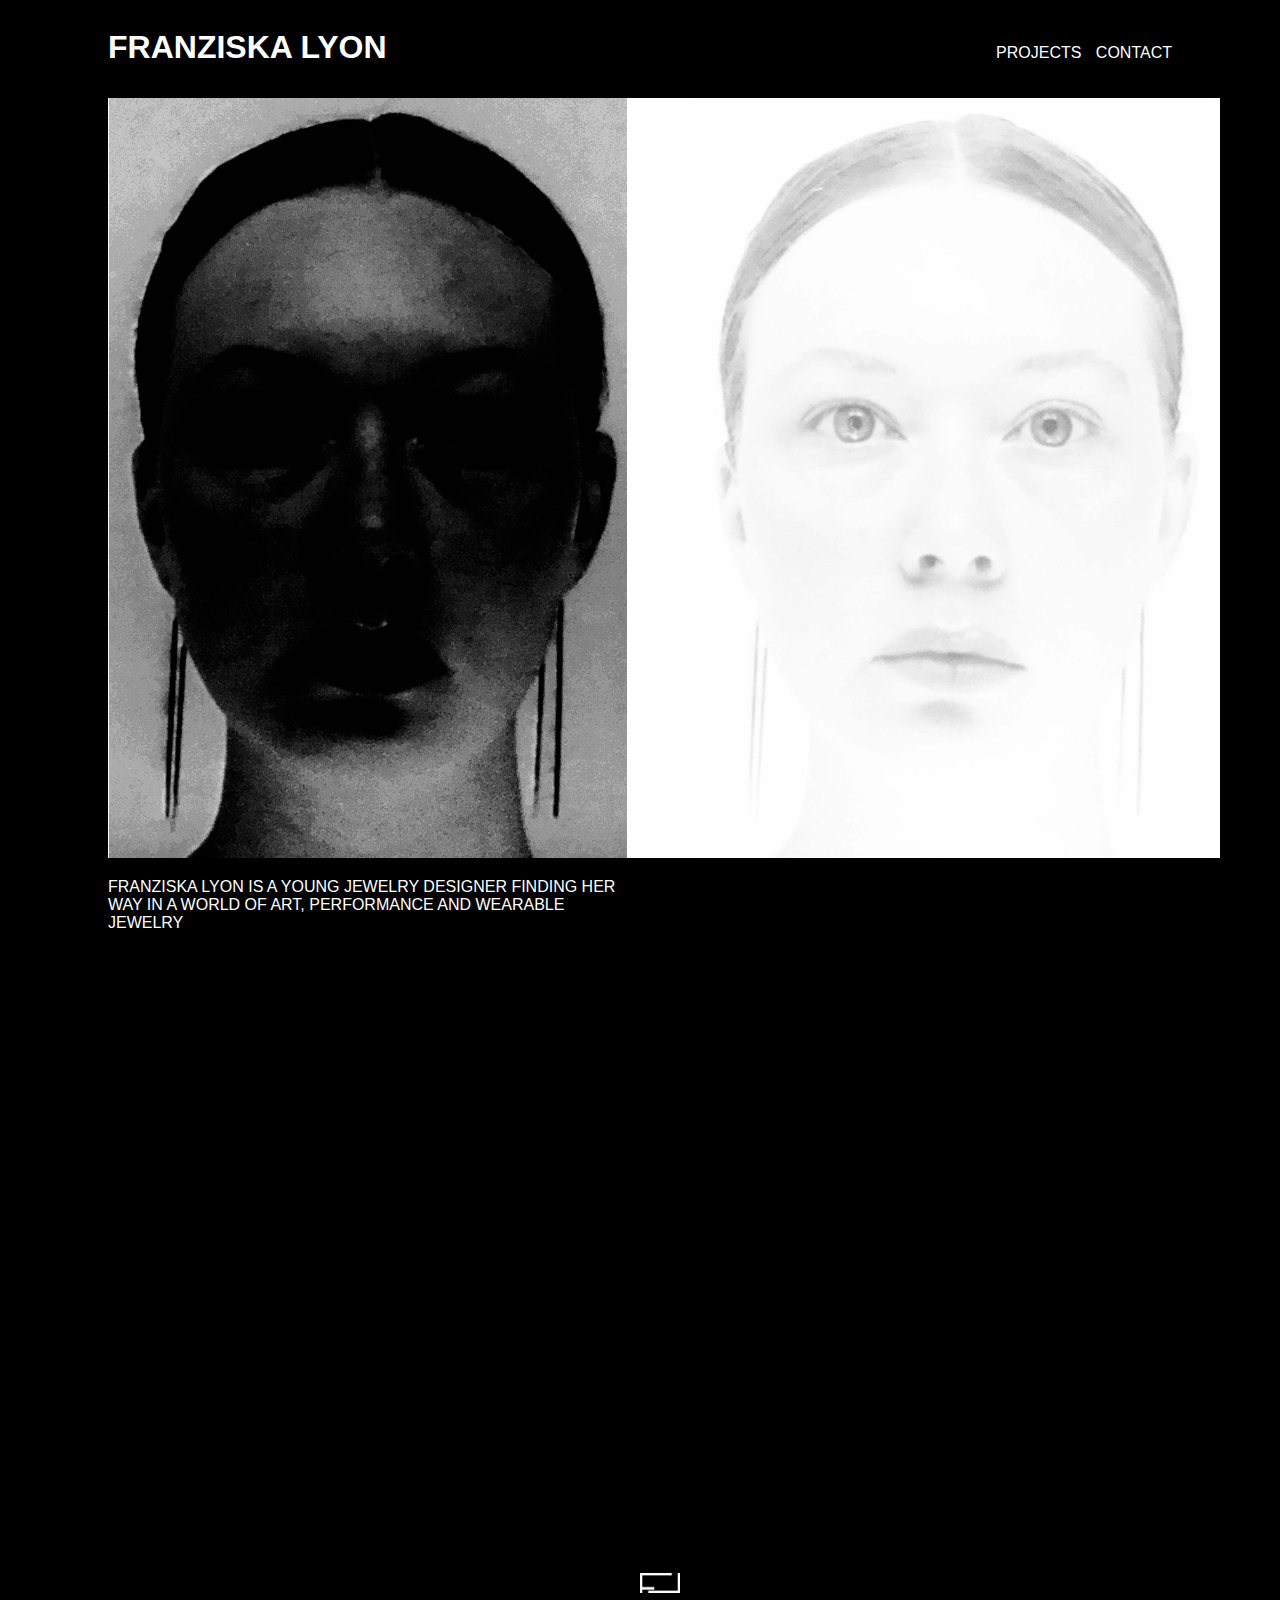
==== index2.html @ f6baf74c "Add files via upload" ====
<!DOCTYPE html>
<html lang="en">
<head>
    <meta charset="UTF-8">
    <meta http-equiv="X-UA-Compatible" content="IE=edge">
    <meta name="viewport" content="width=device-width, initial-scale=1.0">
    <title>Franziska Lyon</title>
    <meta name="description" content="FRANZISKA LYON IS A YOUNG JEWELRY DESIGNER FINDING HER WAY IN A WORLD OF ART, PERFORMANCE AND WEARABLE JEWELRY">
  

  <style>


    body {
        font-family: Arial, Helvetica, sans-serif;
        background-color: black;
        padding-left: 100px;
        padding-right: 100px;
    }
    
     .aboutPortrait {
        width: 100%;
     }
    
     .headline {
         color: rgb(255, 255, 255);
         
     }
    
    
     .navigation {
         display:  flex ;
         justify-content: space-between ;
         align-items: baseline;
         height: 90px;
         width: 100%;
     }
    
     .logoContainer {
    
        padding-top: 25px;
        width: 100%;
       
    
     }
    
     .logo {
    
        width: 40px;
        height: 20px;
        align-items: baseline; 
        padding-left: 50%;
        padding-top: 600px;
     }
    
    
     .about {
         display: flex;
         justify-content: space-between;
         
         width: 100%;
     }
    
    
     .aboutTEXT {
        color: rgb(255, 255, 255);
        width: 50%;
     }
    
    
    a {
        color: rgb(255, 255, 255);
        text-decoration: none;
        margin-left: 10px;
    }
    
    a:hover {
        text-decoration: line-through;
    }

  </style>
</head>

<body>


    <div  class="navigation">

       <h1 class="headline" >
        FRANZISKA LYON
       </h1>


       <div> 
           <a  href="https://www.instagram.com/franziskalyon/">PROJECTS</a>
           <a  href="mailto:franziska.lyon@gmx.de">CONTACT</a>

        </div>

        
        
    </div>
    

    <img class="aboutPortait" src="about.jpg">

   
   
    <div  class="about">

        
        <p class="aboutTEXT">FRANZISKA LYON IS A YOUNG JEWELRY DESIGNER FINDING HER WAY IN A WORLD OF ART, PERFORMANCE AND WEARABLE JEWELRY</p>
    

       
    </div>

    <div class="logoContainer">

        <img class="logo"  src="LogoWHITE.png">
    </div>
    

  
   
    
</body>
</html>
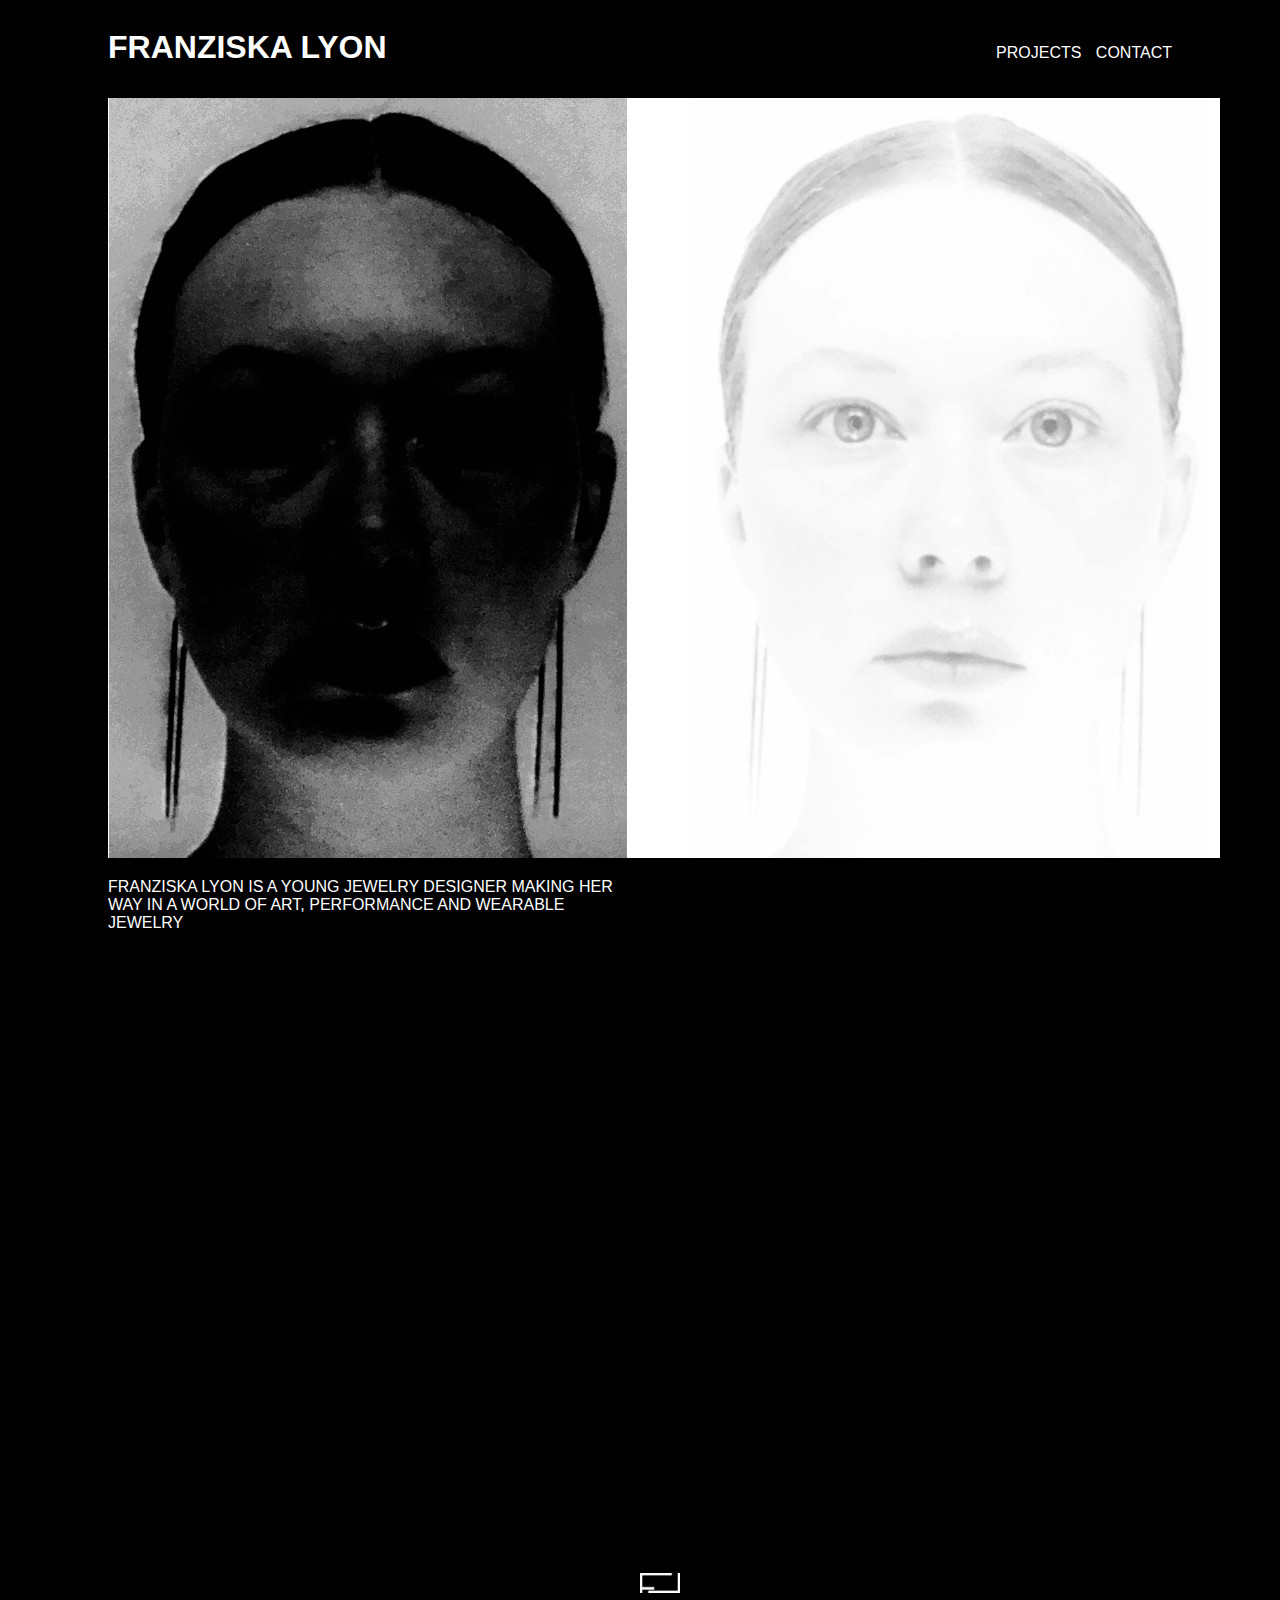
==== commit d6ba02e7: "Änderung text" ====
--- a/index2.html
+++ b/index2.html
@@ -109,7 +109,7 @@
     <div  class="about">
 
         
-        <p class="aboutTEXT">FRANZISKA LYON IS A YOUNG JEWELRY DESIGNER FINDING HER WAY IN A WORLD OF ART, PERFORMANCE AND WEARABLE JEWELRY</p>
+        <p class="aboutTEXT">FRANZISKA LYON IS A YOUNG JEWELRY DESIGNER MAKING HER WAY IN A WORLD OF ART, PERFORMANCE AND WEARABLE JEWELRY</p>
     
 
        
@@ -125,4 +125,4 @@
    
     
 </body>
-</html>+</html>
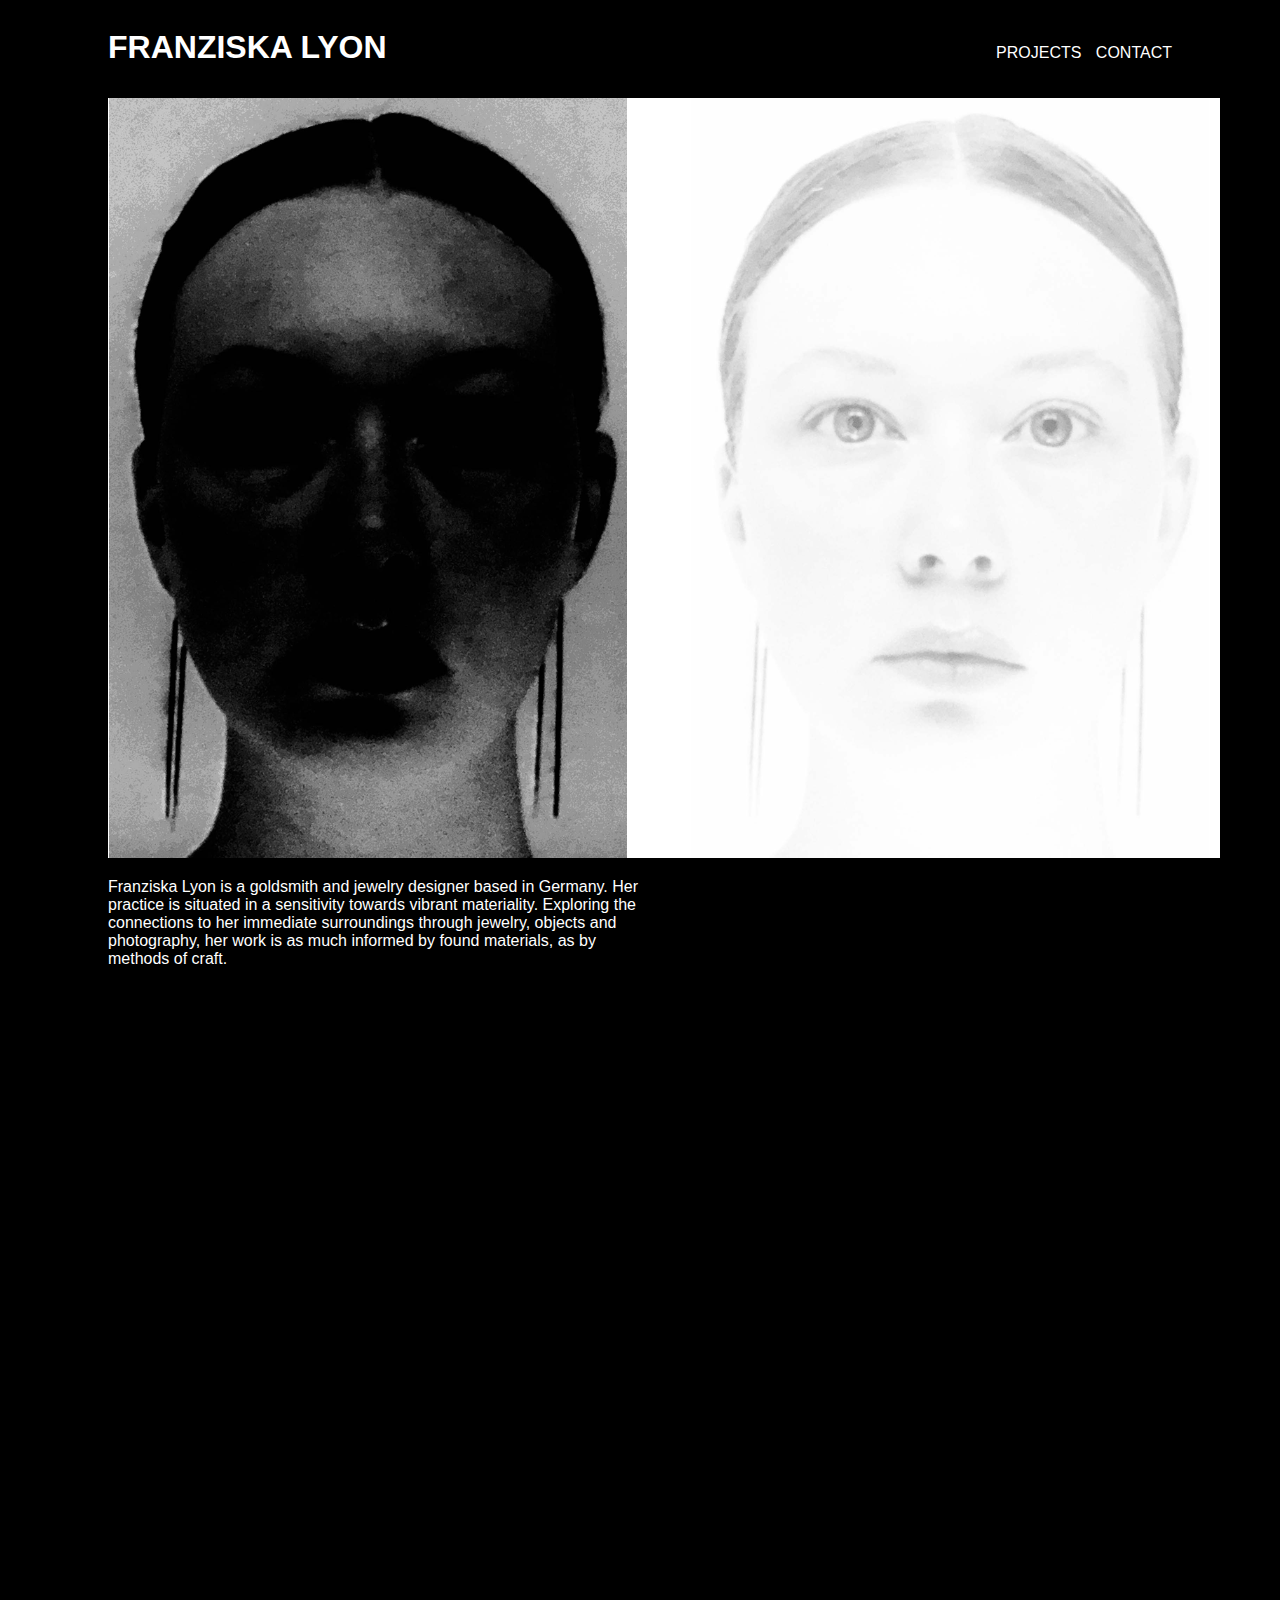
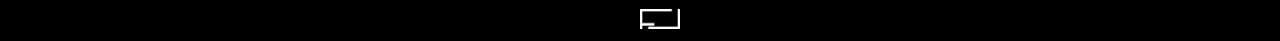
==== commit 3c68482e: "Update index2.html" ====
--- a/index2.html
+++ b/index2.html
@@ -5,7 +5,10 @@
     <meta http-equiv="X-UA-Compatible" content="IE=edge">
     <meta name="viewport" content="width=device-width, initial-scale=1.0">
     <title>Franziska Lyon</title>
-    <meta name="description" content="FRANZISKA LYON IS A YOUNG JEWELRY DESIGNER FINDING HER WAY IN A WORLD OF ART, PERFORMANCE AND WEARABLE JEWELRY">
+    <meta name="description" content="Franziska Lyon is a goldsmith and jewelry designer based in Germany. 
+Her practice is situated in a sensitivity towards vibrant materiality. Exploring the 
+connections to her immediate surroundings through jewelry, objects and photography, 
+her work is as much informed by found materials, as by methods of craft.">
   
 
   <style>
@@ -109,7 +112,10 @@
     <div  class="about">
 
         
-        <p class="aboutTEXT">FRANZISKA LYON IS A YOUNG JEWELRY DESIGNER MAKING HER WAY IN A WORLD OF ART, PERFORMANCE AND WEARABLE JEWELRY</p>
+        <p class="aboutTEXT">Franziska Lyon is a goldsmith and jewelry designer based in Germany. 
+Her practice is situated in a sensitivity towards vibrant materiality. Exploring the 
+connections to her immediate surroundings through jewelry, objects and photography, 
+her work is as much informed by found materials, as by methods of craft.</p>
     
 
        
